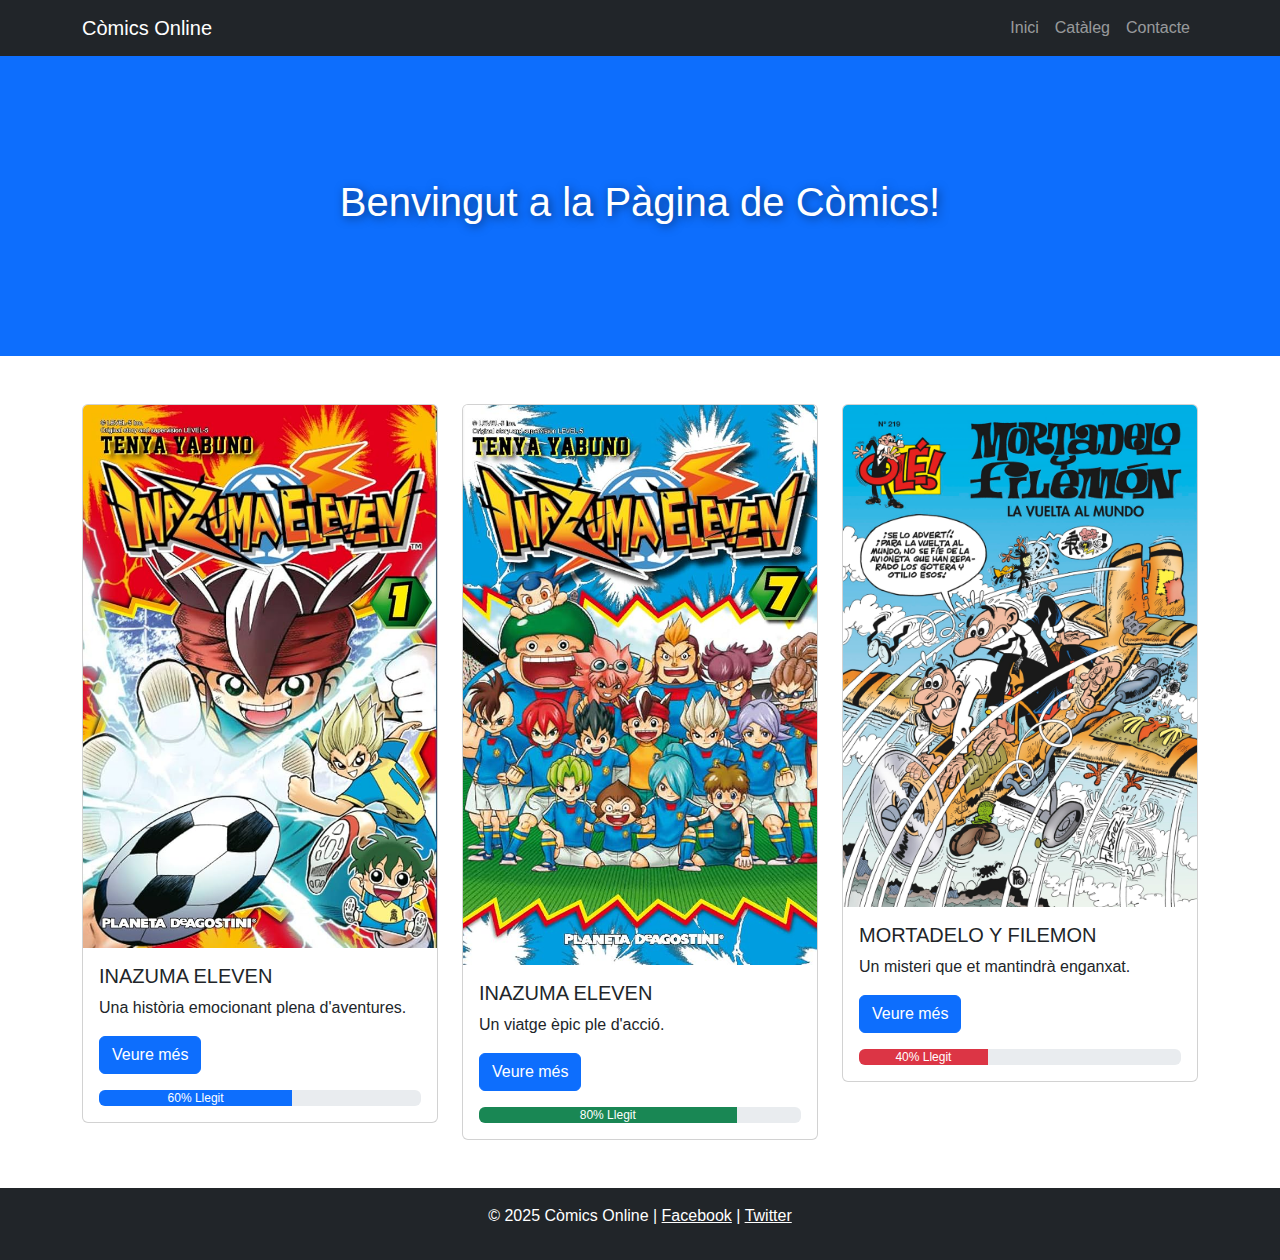
==== index.html @ 626436b3 "ejercicio finalizado" ====
<!DOCTYPE html>
<html lang="ca">
<head>
    <meta charset="UTF-8">
    <meta name="viewport" content="width=device-width, initial-scale=1.0">
    <title>Pàgina de Còmics</title>
    <link href="https://cdn.jsdelivr.net/npm/bootstrap@5.2.0/dist/css/bootstrap.min.css" rel="stylesheet">
    <link rel="stylesheet" href="css/styles.css">
</head>
<body>
    <nav class="navbar navbar-expand-lg navbar-dark bg-dark">
        <div class="container">
            <a class="navbar-brand" href="index.html">Còmics Online</a>
            <button class="navbar-toggler" type="button" data-bs-toggle="collapse" data-bs-target="#navbarNav">
                <span class="navbar-toggler-icon"></span>
            </button>
            <div class="collapse navbar-collapse" id="navbarNav">
                <ul class="navbar-nav ms-auto">
                    <li class="nav-item"><a class="nav-link" href="index.html">Inici</a></li>
                    <li class="nav-item"><a class="nav-link" href="catalogo.html">Catàleg</a></li>
                    <li class="nav-item"><a class="nav-link" href="contacto.html">Contacte</a></li>
                </ul>
            </div>
        </div>
    </nav>
    
    <header class="bg-primary text-white text-center py-5">
        <h1>Benvingut a la Pàgina de Còmics!</h1>
    </header>
    
    <div class="container my-5">
        <div class="row">
            <div class="col-md-4">
                <div class="card">
                    <img src="img/812KWAh4ZPL._AC_UF894,1000_QL80_.jpg" class="card-img-top" alt="Còmic 1">
                    <div class="card-body">
                        <h5 class="card-title">INAZUMA ELEVEN</h5>
                        <p class="card-text">Una història emocionant plena d'aventures.</p>
                        <a href="#" class="btn btn-primary">Veure més</a>
                        <div class="progress mt-3">
                            <div class="progress-bar" style="width: 60%;">60% Llegit</div>
                        </div>
                    </div>
                </div>
            </div>
            
            <div class="col-md-4">
                <div class="card">
                    <img src="img/81FW+rivbrL._AC_UF894,1000_QL80_.jpg" class="card-img-top" alt="Còmic 2">
                    <div class="card-body">
                        <h5 class="card-title">INAZUMA ELEVEN</h5>
                        <p class="card-text">Un viatge èpic ple d'acció.</p>
                        <a href="#" class="btn btn-primary">Veure més</a>
                        <div class="progress mt-3">
                            <div class="progress-bar bg-success" style="width: 80%;">80% Llegit</div>
                        </div>
                    </div>
                </div>
            </div>
            
            <div class="col-md-4">
                <div class="card">
                    <img src="img/91kOAac9tRL.jpg" class="card-img-top" alt="Còmic 3">
                    <div class="card-body">
                        <h5 class="card-title">MORTADELO Y FILEMON</h5>
                        <p class="card-text">Un misteri que et mantindrà enganxat.</p>
                        <a href="#" class="btn btn-primary">Veure més</a>
                        <div class="progress mt-3">
                            <div class="progress-bar bg-danger" style="width: 40%;">40% Llegit</div>
                        </div>
                    </div>
                </div>
            </div>
        </div>
    </div>
    
    <footer class="bg-dark text-white text-center py-3">
        <p>&copy; 2025 Còmics Online | <a href="#" class="text-white">Facebook</a> | <a href="#" class="text-white">Twitter</a></p>
    </footer>
    
    <script src="https://cdn.jsdelivr.net/npm/bootstrap@5.2.0/dist/js/bootstrap.bundle.min.js"></script>
</body>
</html>
---- css/styles.css ----
body {
    font-family: Arial, sans-serif;
}

header {
    height: 300px;
    display: flex;
    justify-content: center;
    align-items: center;
    color: white;
    text-shadow: 2px 2px 10px rgba(0, 0, 0, 0.5);
}

.card {
    transition: transform 0.3s ease-in-out;
}

.card:hover {
    transform: scale(1.05);
}

footer {
    margin-top: 20px;
}
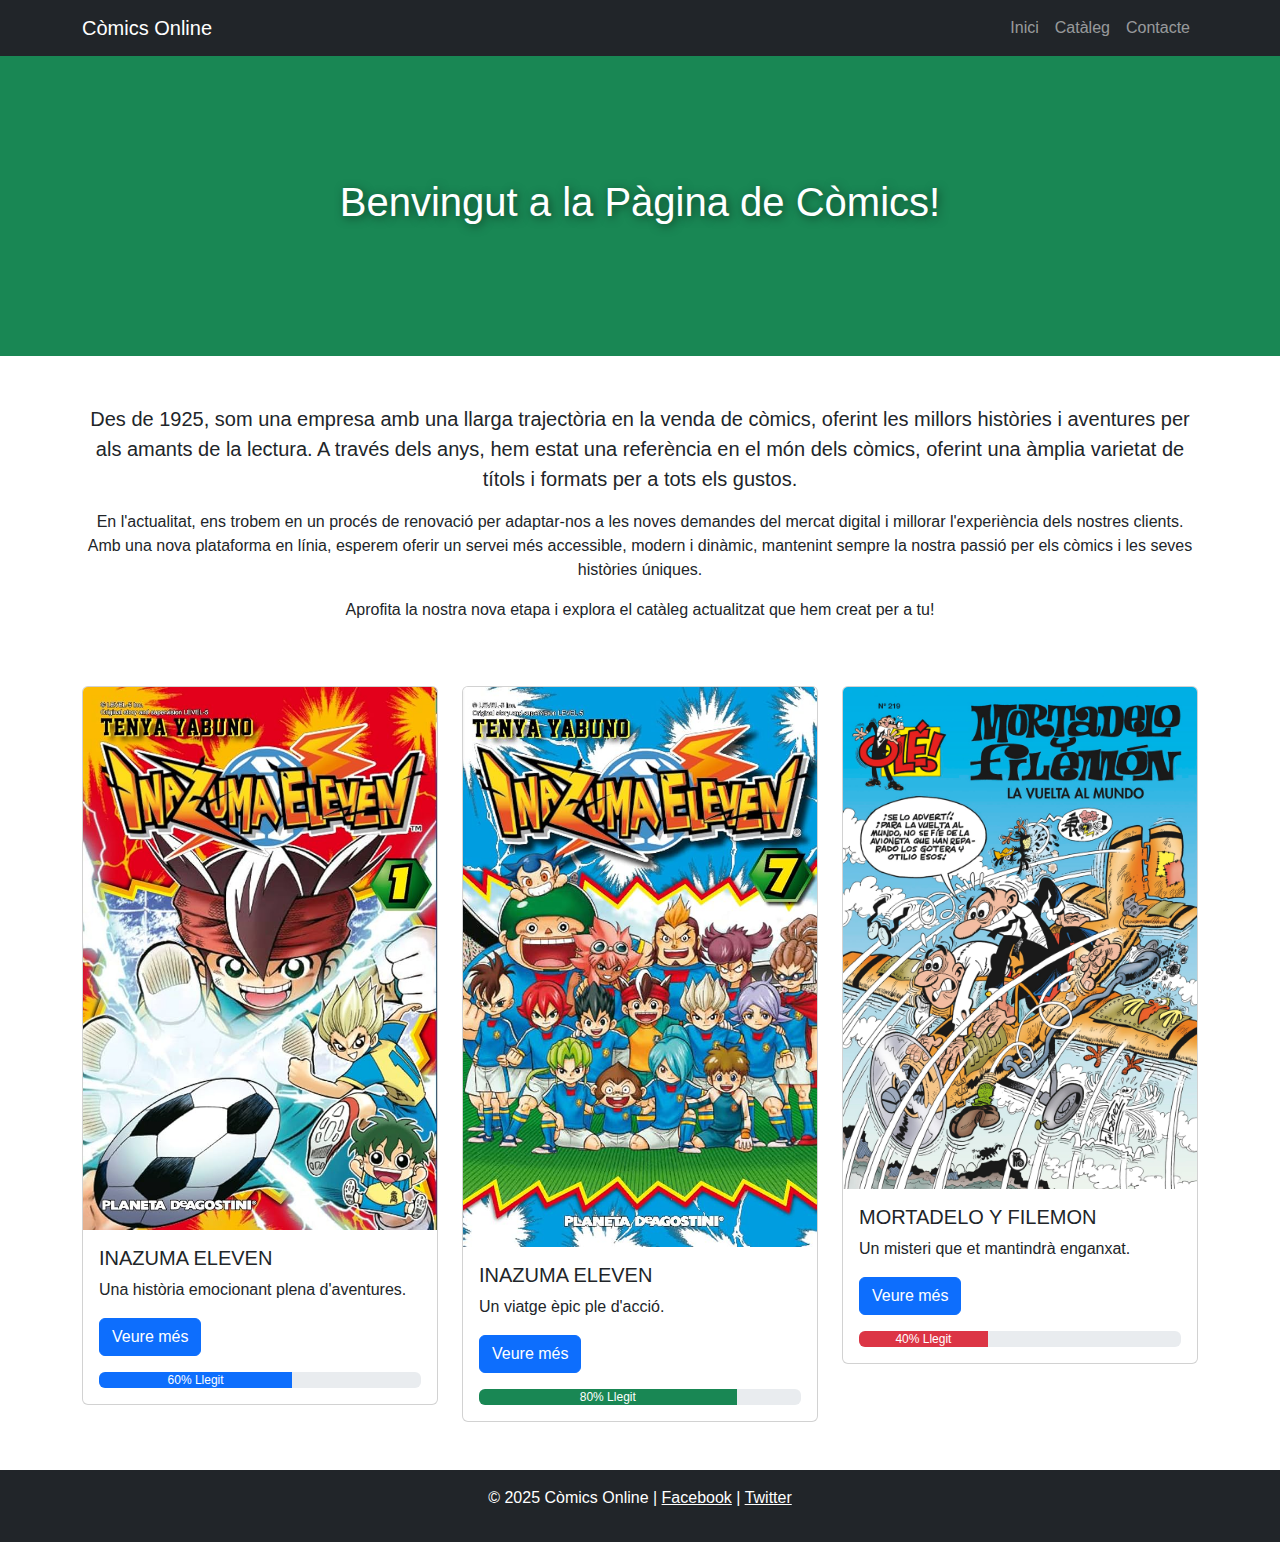
==== commit 9cb7b4a0: "ejercicio finalizado" ====
--- a/index.html
+++ b/index.html
@@ -24,10 +24,20 @@
         </div>
     </nav>
     
-    <header class="bg-primary text-white text-center py-5">
+    <header class="bg-success text-white text-center py-5">
         <h1>Benvingut a la Pàgina de Còmics!</h1>
     </header>
-    
+
+    <div class="container my-5">
+        <div class="row">
+            <div class="col-md-12">
+                <p class="lead text-center">Des de 1925, som una empresa amb una llarga trajectòria en la venda de còmics, oferint les millors històries i aventures per als amants de la lectura. A través dels anys, hem estat una referència en el món dels còmics, oferint una àmplia varietat de títols i formats per a tots els gustos.</p>
+                <p class="text-center">En l'actualitat, ens trobem en un procés de renovació per adaptar-nos a les noves demandes del mercat digital i millorar l'experiència dels nostres clients. Amb una nova plataforma en línia, esperem oferir un servei més accessible, modern i dinàmic, mantenint sempre la nostra passió per els còmics i les seves històries úniques.</p>
+                <p class="text-center">Aprofita la nostra nova etapa i explora el catàleg actualitzat que hem creat per a tu!</p>
+            </div>
+        </div>
+    </div>
+
     <div class="container my-5">
         <div class="row">
             <div class="col-md-4">
@@ -36,7 +46,7 @@
                     <div class="card-body">
                         <h5 class="card-title">INAZUMA ELEVEN</h5>
                         <p class="card-text">Una història emocionant plena d'aventures.</p>
-                        <a href="#" class="btn btn-primary">Veure més</a>
+                        <a class="btn btn-primary">Veure més</a>
                         <div class="progress mt-3">
                             <div class="progress-bar" style="width: 60%;">60% Llegit</div>
                         </div>
@@ -50,7 +60,7 @@
                     <div class="card-body">
                         <h5 class="card-title">INAZUMA ELEVEN</h5>
                         <p class="card-text">Un viatge èpic ple d'acció.</p>
-                        <a href="#" class="btn btn-primary">Veure més</a>
+                        <a class="btn btn-primary">Veure més</a>
                         <div class="progress mt-3">
                             <div class="progress-bar bg-success" style="width: 80%;">80% Llegit</div>
                         </div>
@@ -64,7 +74,7 @@
                     <div class="card-body">
                         <h5 class="card-title">MORTADELO Y FILEMON</h5>
                         <p class="card-text">Un misteri que et mantindrà enganxat.</p>
-                        <a href="#" class="btn btn-primary">Veure més</a>
+                        <a class="btn btn-primary">Veure més</a>
                         <div class="progress mt-3">
                             <div class="progress-bar bg-danger" style="width: 40%;">40% Llegit</div>
                         </div>
@@ -73,11 +83,11 @@
             </div>
         </div>
     </div>
-    
+
     <footer class="bg-dark text-white text-center py-3">
         <p>&copy; 2025 Còmics Online | <a href="#" class="text-white">Facebook</a> | <a href="#" class="text-white">Twitter</a></p>
     </footer>
-    
+
     <script src="https://cdn.jsdelivr.net/npm/bootstrap@5.2.0/dist/js/bootstrap.bundle.min.js"></script>
 </body>
-</html>+</html>
